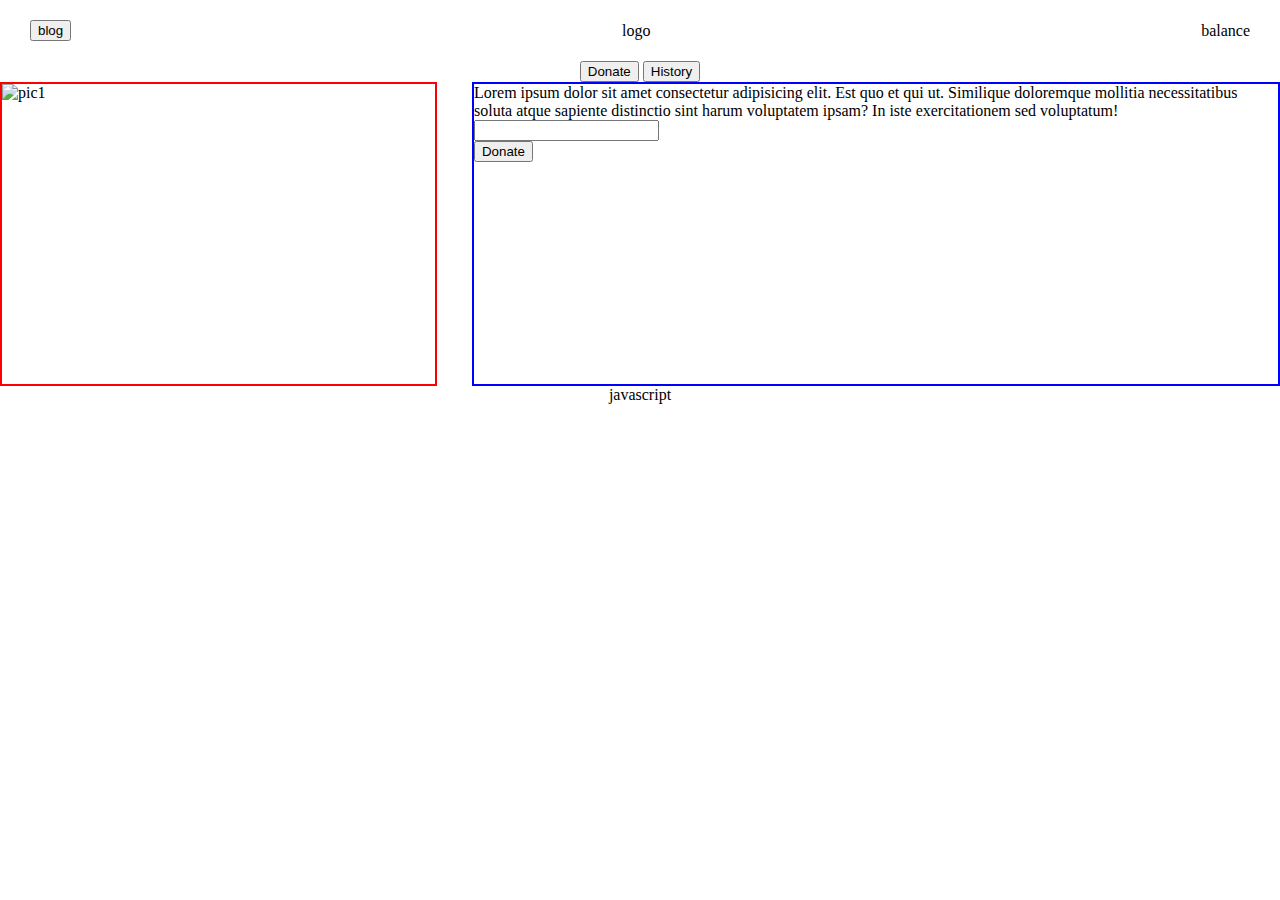
==== index.html @ eb817fca "first commit" ====
<!DOCTYPE html>
<html lang="en">
<head>
    <meta charset="UTF-8">
    <meta name="viewport" content="width=device-width, initial-scale=1.0">
    <title>Donate</title>
    <link rel="stylesheet" href="style.css">
</head>
<body>
    <header>
        <nav>
            <button>blog</button>
            <p>logo</p>
            <div class="balance">
                <!-- javascript -->
                 <p>balance</p>
            </div>
        </nav>
    </header>
    <main>
        <section class="page">
            <button type="button">Donate</button>
            <button type="button">History</button>
        </section>


        <section class="donate">
            <div class="donate-card">
                <img src="" alt="pic1">
                <div class="content">
                    <p>Lorem ipsum dolor sit amet consectetur adipisicing elit. Est quo et qui ut. Similique doloremque mollitia necessitatibus soluta atque sapiente distinctio sint harum voluptatem ipsam? In iste exercitationem sed voluptatum!</p>
                    <form action="">
                        <input type="number" name="" id="">
                        <br>
                        <button type="submit">Donate</button>
                    </form>
                </div>
            </div>
        </section>

        <section class="history">
            <div class="history-card">
                <p>javascript</p>
            </div>
        </section>
    </main>
    <footer>

    </footer>
</body>
</html>
---- style.css ----
*{
    margin: 0px;
}

main{
    display: flex;
    flex-direction: column;
    align-items: center;
}

nav{
    display: flex;
    justify-content: space-between;
    align-items: center;
    padding: 20px 30px;
}

.donate-card{
    display: flex;
    align-items: center;
    gap: 35px;
}

.donate-card img{
    width: 35%;
    height: 300px;
    border: 2px solid red;

}

.content{
    width: 65%;
    height: 300px;
    border: 2px solid blue;
}
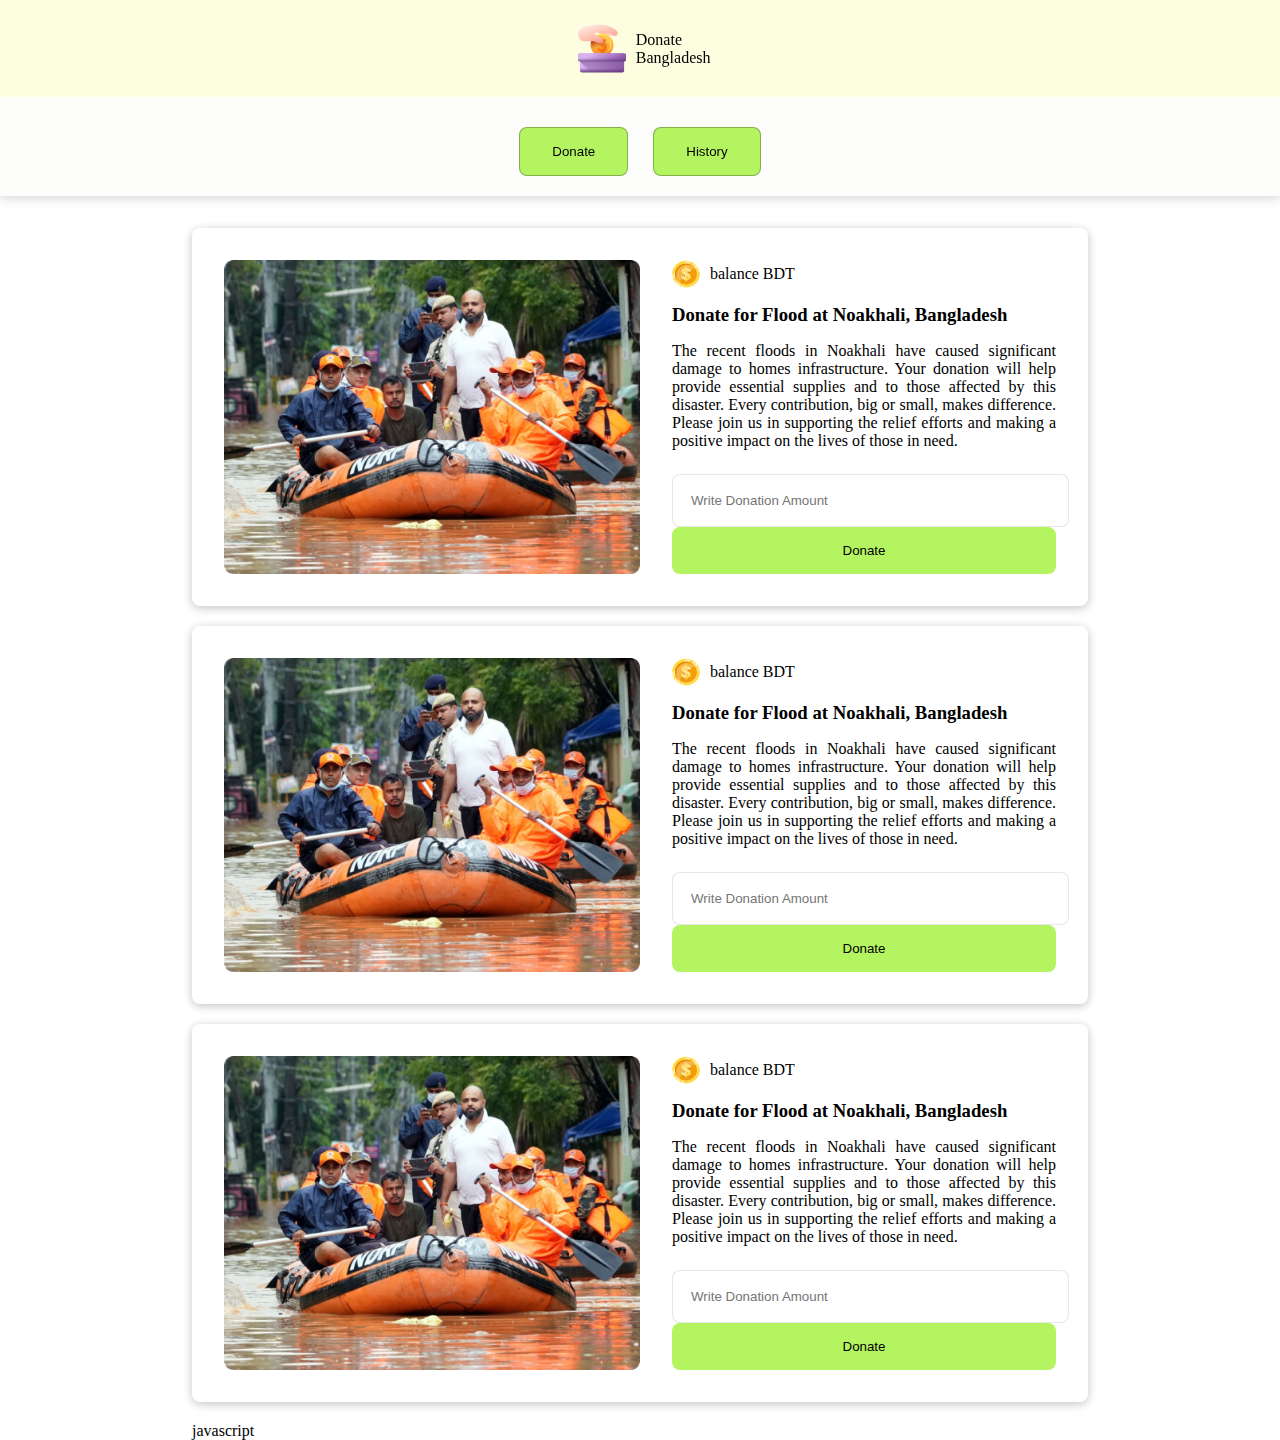
==== commit 43374be1: "donation part html" ====
--- a/index.html
+++ b/index.html
@@ -9,35 +9,66 @@
 <body>
     <header>
         <nav>
-            <button>blog</button>
-            <p>logo</p>
+            <a href="blog.html">Blog</a>
+            <p><img src="assets/logo.png" alt="">Donate Bangladesh</p>
             <div class="balance">
-                <!-- javascript -->
-                 <p>balance</p>
+                <p><img src="assets/coin.png" alt="">balance BDT</p>
             </div>
         </nav>
-    </header>
-    <main>
         <section class="page">
             <button type="button">Donate</button>
             <button type="button">History</button>
         </section>
+    </header>
+    <main>
+        <section class="donate">
 
-
-        <section class="donate">
+            
             <div class="donate-card">
-                <img src="" alt="pic1">
+                <img src="assets/noakhali.png" alt="pic1">
                 <div class="content">
-                    <p>Lorem ipsum dolor sit amet consectetur adipisicing elit. Est quo et qui ut. Similique doloremque mollitia necessitatibus soluta atque sapiente distinctio sint harum voluptatem ipsam? In iste exercitationem sed voluptatum!</p>
+                    <p class="bal"><img src="assets/coin.png" alt="">balance BDT</p>
+                    <h3>Donate for Flood at Noakhali, Bangladesh</h3>
+                    <p> The recent floods in Noakhali have caused significant damage to homes  infrastructure. Your donation will help provide essential supplies and  to those affected by this disaster. Every contribution, big or small, makes  difference. Please join us in supporting the relief efforts and making a positive impact on the lives of those in need.</p>
                     <form action="">
-                        <input type="number" name="" id="">
+                        <input type="number" name="" id="donate-input" placeholder="Write Donation Amount">
                         <br>
                         <button type="submit">Donate</button>
                     </form>
                 </div>
             </div>
+            
+            <div class="donate-card">
+                <img src="assets/noakhali.png" alt="pic1">
+                <div class="content">
+                    <p class="bal"><img src="assets/coin.png" alt="">balance BDT</p>
+                    <h3>Donate for Flood at Noakhali, Bangladesh</h3>
+                    <p> The recent floods in Noakhali have caused significant damage to homes  infrastructure. Your donation will help provide essential supplies and  to those affected by this disaster. Every contribution, big or small, makes  difference. Please join us in supporting the relief efforts and making a positive impact on the lives of those in need.</p>
+                    <form action="">
+                        <input type="number" name="" id="donate-input" placeholder="Write Donation Amount">
+                        <br>
+                        <button type="submit">Donate</button>
+                    </form>
+                </div>
+            </div>
+            
+            <div class="donate-card">
+                <img src="assets/noakhali.png" alt="pic1">
+                <div class="content">
+                    <p class="bal"><img src="assets/coin.png" alt="">balance BDT</p>
+                    <h3>Donate for Flood at Noakhali, Bangladesh</h3>
+                    <p> The recent floods in Noakhali have caused significant damage to homes  infrastructure. Your donation will help provide essential supplies and  to those affected by this disaster. Every contribution, big or small, makes  difference. Please join us in supporting the relief efforts and making a positive impact on the lives of those in need.</p>
+                    <form action="">
+                        <input type="number" name="" id="donate-input" placeholder="Write Donation Amount">
+                        <br>
+                        <button type="submit">Donate</button>
+                    </form>
+                </div>
+            </div>
+
+
+
         </section>
-
         <section class="history">
             <div class="history-card">
                 <p>javascript</p>
@@ -45,7 +76,6 @@
         </section>
     </main>
     <footer>
-
     </footer>
 </body>
-</html>+</html>
--- a/style.css
+++ b/style.css
@@ -3,34 +3,106 @@
 }
 
 main{
+    width: 70%;
+    margin: 0px auto;
+
+}
+
+header{
     display: flex;
     flex-direction: column;
     align-items: center;
+    padding-bottom: 20px;
+    margin-bottom: 32px;
+
+    background: rgba(249, 247, 243, 0.306);
+    position: sticky;
+    top: 0;
+    z-index: 1000;
+    backdrop-filter: blur(35px);
+    box-shadow: 0 2px 10px rgba(0, 0, 0, 0.172); 
 }
 
-nav{
+nav {
+    width: 100%;
     display: flex;
-    justify-content: space-between;
+    padding: 24px 0px;
+    justify-content: center;
+    gap: 600px;
     align-items: center;
-    padding: 20px 30px;
+    background: #fdff883e;
 }
+
+
+nav a{
+    text-decoration: none;
+    color:black;
+    padding: 12px 32px;
+    border-radius: 8px;
+    background: #B4F461;
+}
+
+nav p, .balance, .bal{
+    display: flex;
+    align-items: center;
+    gap: 10px;
+}
+
+.page{
+    margin-top: 30px;
+    display: flex;
+    gap: 25px;
+}
+
+.page button{
+    padding: 16px 32px;
+    border-radius: 8px;
+    border: 1px solid rgba(17, 17, 17, 0.30);
+    background: #B4F461;
+}
+
 
 .donate-card{
     display: flex;
-    align-items: center;
-    gap: 35px;
+    padding: 32px;
+    margin-bottom: 20px;
+    border-radius: 8px;
+    gap: 32px;
+    box-shadow: 0 2px 10px rgba(0, 0, 0, 0.238); 
 }
 
 .donate-card img{
-    width: 35%;
-    height: 300px;
-    border: 2px solid red;
+    width: 50%;
+   /* / height: 300px; */
+
 
 }
 
 .content{
-    width: 65%;
-    height: 300px;
-    border: 2px solid blue;
+    width: 50%;
+    display: flex;
+    flex-direction: column;
+    gap: 16px;
+    text-align: justify;
 }
 
+.bal img{
+    width: 28px;
+    height: 28px;;
+}
+.content form input{
+    width: 93.5%;
+    padding: 18px;
+    border-radius: 8px;
+    border: 1px solid rgba(17, 17, 17, 0.10);
+    background: #FFF;
+    margin-top: 8px;
+}
+.content form button{
+    width: 100%;
+    padding: 16px 32px;
+    border: none;
+    border-radius: 8px;
+    background: #B4F461;
+}
+
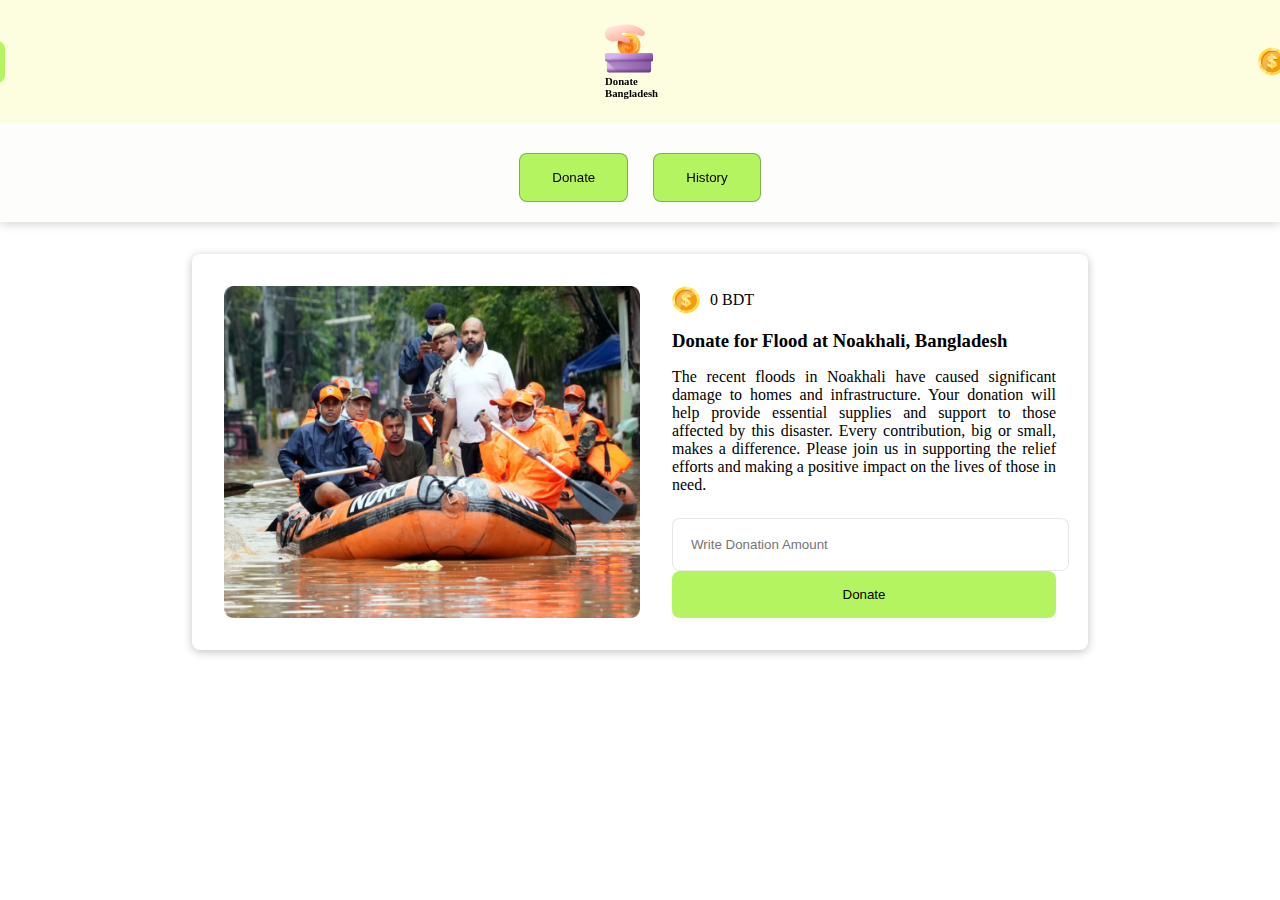
==== commit 0222babb: "update card and nav balance" ====
--- a/index.html
+++ b/index.html
@@ -4,68 +4,49 @@
     <meta charset="UTF-8">
     <meta name="viewport" content="width=device-width, initial-scale=1.0">
     <title>Donate</title>
+    
     <link rel="stylesheet" href="style.css">
+ 
 </head>
-<body>
+<body class="lex-font">
+
     <header>
         <nav>
             <a href="blog.html">Blog</a>
-            <p><img src="assets/logo.png" alt="">Donate Bangladesh</p>
+            <h6><img src="assets/logo.png" alt="">Donate Bangladesh</h6>
             <div class="balance">
-                <p><img src="assets/coin.png" alt="">balance BDT</p>
+           
+                <p><img src="assets/coin.png" alt=""><span>1000</span>BDT</p>
+                
             </div>
         </nav>
         <section class="page">
-            <button type="button">Donate</button>
-            <button type="button">History</button>
+            <button type="button" id="donateButton" onclick="toggleSection('donate')">Donate</button>
+            <button type="button" id="historyButton" onclick="toggleSection('history')">History</button>
         </section>
     </header>
     <main>
         <section class="donate">
-
-            
             <div class="donate-card">
                 <img src="assets/noakhali.png" alt="pic1">
                 <div class="content">
-                    <p class="bal"><img src="assets/coin.png" alt="">balance BDT</p>
-                    <h3>Donate for Flood at Noakhali, Bangladesh</h3>
-                    <p> The recent floods in Noakhali have caused significant damage to homes  infrastructure. Your donation will help provide essential supplies and  to those affected by this disaster. Every contribution, big or small, makes  difference. Please join us in supporting the relief efforts and making a positive impact on the lives of those in need.</p>
-                    <form action="">
-                        <input type="number" name="" id="donate-input" placeholder="Write Donation Amount">
+                    <div class="bal">
+                        <img src="assets/coin.png" alt="">
+                        <p> <span id="card-balance-1">0 </span> BDT</p>
+                    </div>
+                    
+                    <h3 id="card-title-1">Donate for Flood at Noakhali, Bangladesh</h3>
+                    <p>The recent floods in Noakhali have caused significant damage to homes and infrastructure. Your donation will help provide essential supplies and support to those affected by this disaster. Every contribution, big or small, makes a difference. Please join us in supporting the relief efforts and making a positive impact on the lives of those in need.</p>
+                    <form action="" onclick="validateDonation(event, 1)">
+                        <input type="number" id="donate-input-1" placeholder="Write Donation Amount">
                         <br>
-                        <button type="submit">Donate</button>
-                    </form>
-                </div>
-            </div>
-            
-            <div class="donate-card">
-                <img src="assets/noakhali.png" alt="pic1">
-                <div class="content">
-                    <p class="bal"><img src="assets/coin.png" alt="">balance BDT</p>
-                    <h3>Donate for Flood at Noakhali, Bangladesh</h3>
-                    <p> The recent floods in Noakhali have caused significant damage to homes  infrastructure. Your donation will help provide essential supplies and  to those affected by this disaster. Every contribution, big or small, makes  difference. Please join us in supporting the relief efforts and making a positive impact on the lives of those in need.</p>
-                    <form action="">
-                        <input type="number" name="" id="donate-input" placeholder="Write Donation Amount">
-                        <br>
-                        <button type="submit">Donate</button>
-                    </form>
-                </div>
-            </div>
-            
-            <div class="donate-card">
-                <img src="assets/noakhali.png" alt="pic1">
-                <div class="content">
-                    <p class="bal"><img src="assets/coin.png" alt="">balance BDT</p>
-                    <h3>Donate for Flood at Noakhali, Bangladesh</h3>
-                    <p> The recent floods in Noakhali have caused significant damage to homes  infrastructure. Your donation will help provide essential supplies and  to those affected by this disaster. Every contribution, big or small, makes  difference. Please join us in supporting the relief efforts and making a positive impact on the lives of those in need.</p>
-                    <form action="">
-                        <input type="number" name="" id="donate-input" placeholder="Write Donation Amount">
-                        <br>
-                        <button type="submit">Donate</button>
+                        <button>Donate</button>
                     </form>
                 </div>
             </div>
 
+            
+           
 
 
         </section>
@@ -77,5 +58,7 @@
     </main>
     <footer>
     </footer>
+
+    <script src="utilities.js"></script>
 </body>
 </html>
--- a/style.css
+++ b/style.css
@@ -12,7 +12,7 @@
     display: flex;
     flex-direction: column;
     align-items: center;
-    padding-bottom: 20px;
+    /* padding-bottom: 20px; */
     margin-bottom: 32px;
 
     background: rgba(249, 247, 243, 0.306);
@@ -52,6 +52,7 @@
     margin-top: 30px;
     display: flex;
     gap: 25px;
+    padding-bottom: 20px;
 }
 
 .page button{
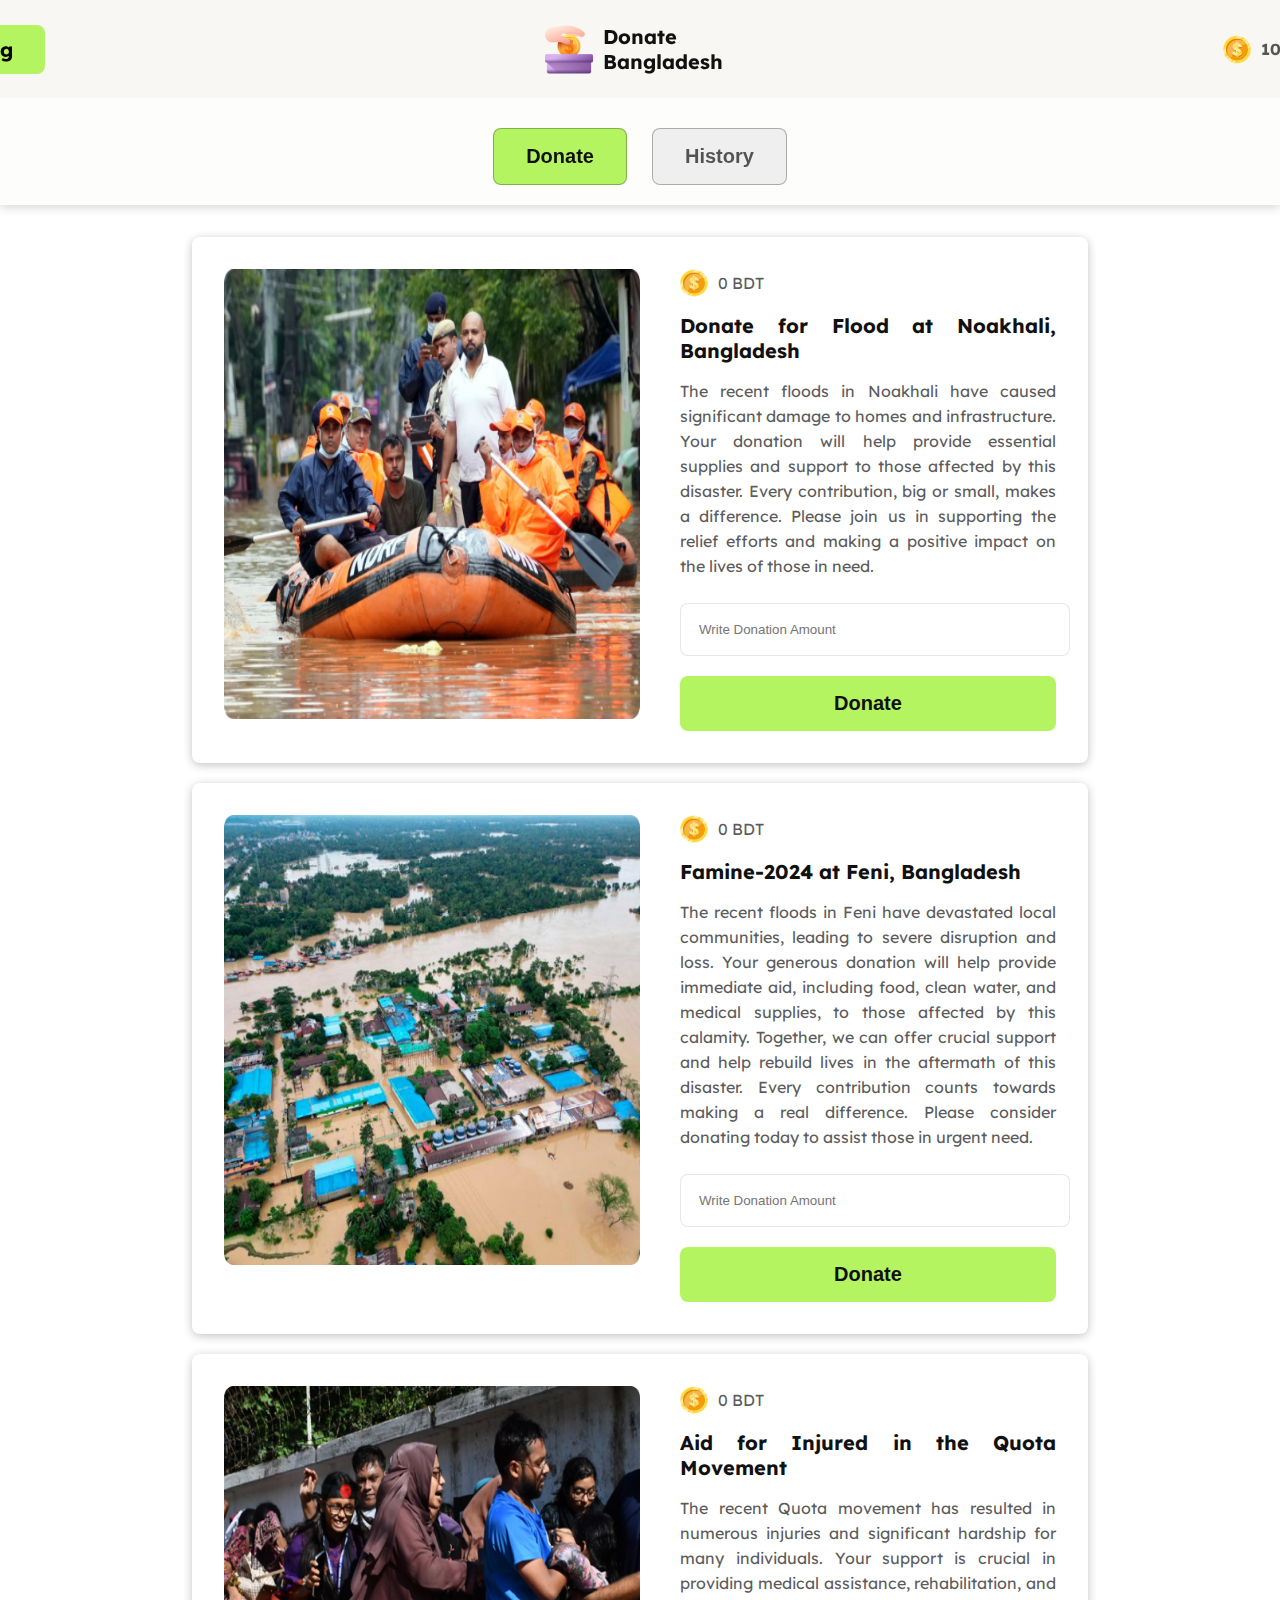
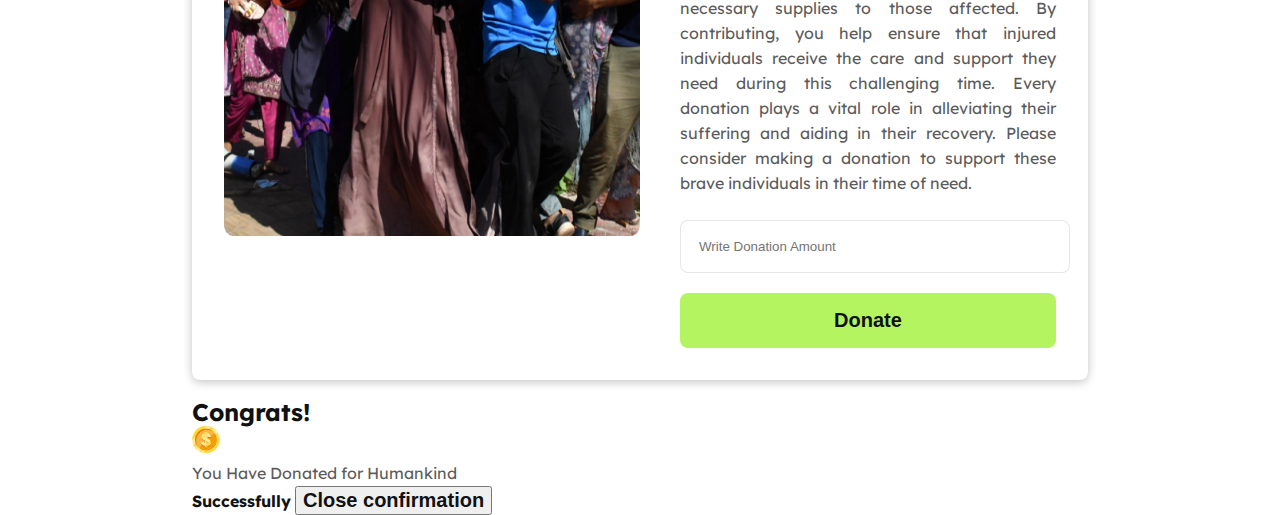
==== commit 8b19fd12: "modal" ====
--- a/index.html
+++ b/index.html
@@ -46,15 +46,65 @@
             </div>
 
             
-           
+  
+            <div class="donate-card">
+                <img src="assets/feni.png" alt="pic1">
+                <div class="content">
+                    <div class="bal">
+                        <img src="assets/coin.png" alt="">
+                        <p> <span id="card-balance-2">0 </span> BDT</p>
+                    </div>
+                    
+                    <h3 id="card-title-2">Famine-2024 at Feni, Bangladesh</h3>
+                    <p>The recent floods in Feni have devastated local communities, leading to severe disruption and loss. Your generous donation will help provide immediate aid, including food, clean water, and medical supplies, to those affected by this calamity. Together, we can offer crucial support and help rebuild lives in the aftermath of this disaster. Every contribution counts towards making a real difference. Please consider donating today to assist those in urgent need.</p>
+                    <form action="" onsubmit="validateDonation(event, 2)">
+                        <input type="number" id="donate-input-2" placeholder="Write Donation Amount">
+                        <br>
+                        <button type="submit">Donate</button>
+                    </form>
+                </div>
+            </div>
 
 
+            <div class="donate-card">
+                <img src="assets/quota-protest.png" alt="pic1">
+                <div class="content">
+                    <div class="bal">
+                        <img src="assets/coin.png" alt="">
+                        <p> <span id="card-balance-3">0 </span> BDT</p>
+                    </div>
+                    
+                    <h3 id="card-title-3">Aid for Injured in the Quota Movement</h3>
+                    <p>The recent Quota movement has resulted in numerous injuries and significant hardship for many individuals. Your support is crucial in providing medical assistance, rehabilitation, and necessary supplies to those affected. By contributing, you help ensure that injured individuals receive the care and support they need during this challenging time. Every donation plays a vital role in alleviating their suffering and aiding in their recovery. Please consider making a donation to support these brave individuals in their time of need.</p>
+                    <form action="" onsubmit="validateDonation(event, 3)">
+                        <input type="number" id="donate-input-3" placeholder="Write Donation Amount">
+                        <br>
+                        <button type="submit">Donate</button>
+                    </form>
+                </div>
+            </div>
+
         </section>
-        <section class="history">
+
+
+        <section class="history" style="display: none;">
             <div class="history-card">
-                <p>javascript</p>
+                <div id="historyList">
+                    <p>Your donation history will appear here.</p>
+                </div>
             </div>
         </section>
+
+        <div id="donationModal" class="modal">
+            <div class="modal-content">
+                <h2>Congrats!</h2>
+                <img src="assets/coin.png" alt="Coin">
+                <p>You Have Donated for Humankind</p>
+                <strong>Successfully</strong>
+                <button onclick="closeModal()">Close confirmation</button>
+            </div>
+        </div>
+
     </main>
     <footer>
     </footer>
--- a/style.css
+++ b/style.css
@@ -1,3 +1,16 @@
+@import url('https://fonts.googleapis.com/css2?family=Lexend:wght@100..900&display=swap');
+
+
+.lex-font {
+  font-family: "Lexend", sans-serif;
+  font-optical-sizing: auto;
+  font-size: 16px;
+  font-weight: 400;
+  font-style: normal;
+  line-height: 25px;
+  color: #111;
+}
+
 *{
     margin: 0px;
 }
@@ -8,11 +21,27 @@
 
 }
 
+p{
+    color: rgba(17, 17, 17, 0.70);
+    font-size: 16px;
+}
+
+button{
+    font-size: 20px;
+    font-weight: 600;
+    color: #111;
+}
+
+h3,header,header h6{
+    color: #111;
+    font-size: 20px;
+    font-weight: 700;
+}
 header{
     display: flex;
     flex-direction: column;
     align-items: center;
-    /* padding-bottom: 20px; */
+
     margin-bottom: 32px;
 
     background: rgba(249, 247, 243, 0.306);
@@ -28,9 +57,9 @@
     display: flex;
     padding: 24px 0px;
     justify-content: center;
-    gap: 600px;
+    gap: 500px;
     align-items: center;
-    background: #fdff883e;
+    background: #F9F7F3;
 }
 
 
@@ -42,7 +71,7 @@
     background: #B4F461;
 }
 
-nav p, .balance, .bal{
+nav p,nav h6, .balance, .bal{
     display: flex;
     align-items: center;
     gap: 10px;
@@ -56,10 +85,28 @@
 }
 
 .page button{
+
+    color: rgba(17, 17, 17, 0.70);
     padding: 16px 32px;
     border-radius: 8px;
     border: 1px solid rgba(17, 17, 17, 0.30);
-    background: #B4F461;
+}
+
+
+
+.page button.active {
+    color: #111;
+    background-color: #B4F461;
+}
+
+
+.page button:hover {
+    background-color: rgba(128, 128, 128, 0.283); 
+   
+   
+    cursor: pointer; 
+    transform: scale(1.05); 
+    transition: all 0.3s ease; 
 }
 
 
@@ -68,13 +115,15 @@
     padding: 32px;
     margin-bottom: 20px;
     border-radius: 8px;
-    gap: 32px;
+    gap: 40px;
     box-shadow: 0 2px 10px rgba(0, 0, 0, 0.238); 
 }
 
+
+
 .donate-card img{
     width: 50%;
-   /* / height: 300px; */
+    height: 450px;
 
 
 }
@@ -101,9 +150,41 @@
 }
 .content form button{
     width: 100%;
+    margin-top: 20px;
     padding: 16px 32px;
     border: none;
     border-radius: 8px;
     background: #B4F461;
 }
 
+
+
+.history-card {
+    width: 100%;
+    margin: 0 auto; 
+    padding: 20px;
+    
+}
+
+.donation-card {
+    background-color: #f1f1f1;
+    padding: 15px;
+    margin: 15px 0px;
+    line-height: 30px;
+    border-radius: 8px;
+    box-shadow: 0 2px 5px rgba(0, 0, 0, 0.232); 
+}
+
+.donation-card p {
+    color: #111;
+    font-size:20px;
+    font-weight: 700;  
+
+
+}
+
+.donation-card span {
+    color: rgba(17, 17, 17, 0.70);
+    font-size: 16px;
+    font-weight: 300;  
+}
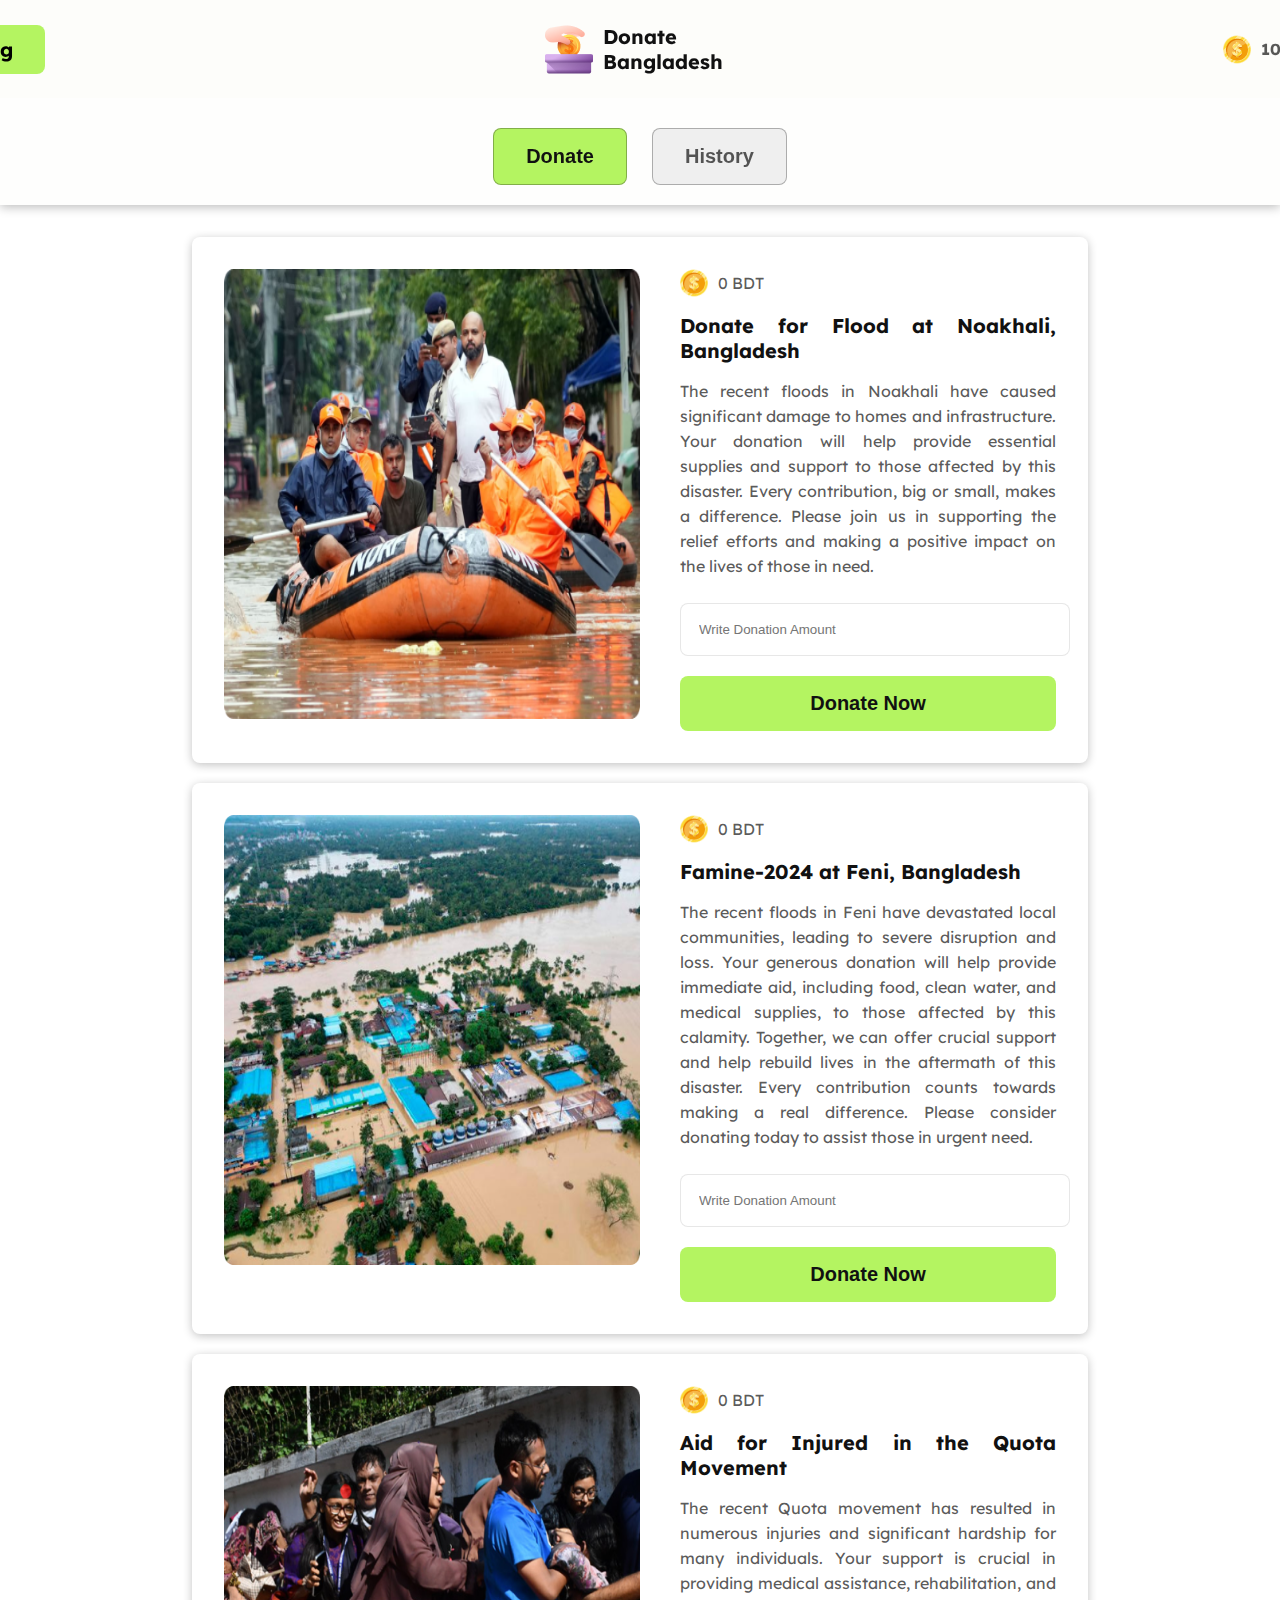
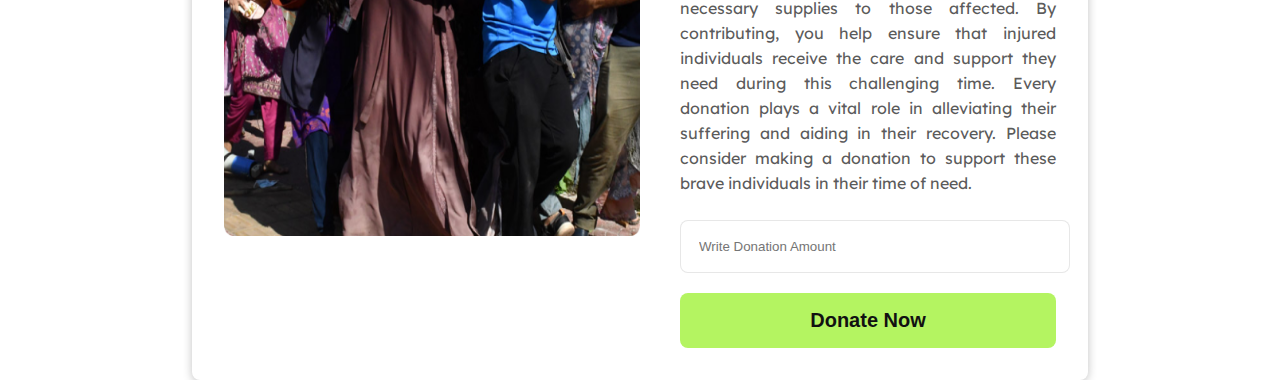
==== commit 708f8e44: "final" ====
--- a/index.html
+++ b/index.html
@@ -37,10 +37,10 @@
                     
                     <h3 id="card-title-1">Donate for Flood at Noakhali, Bangladesh</h3>
                     <p>The recent floods in Noakhali have caused significant damage to homes and infrastructure. Your donation will help provide essential supplies and support to those affected by this disaster. Every contribution, big or small, makes a difference. Please join us in supporting the relief efforts and making a positive impact on the lives of those in need.</p>
-                    <form action="" onclick="validateDonation(event, 1)">
+                    <form action="" onsubmit="validateDonation(event, 1)">
                         <input type="number" id="donate-input-1" placeholder="Write Donation Amount">
                         <br>
-                        <button>Donate</button>
+                        <button type="submit">Donate Now</button>
                     </form>
                 </div>
             </div>
@@ -60,7 +60,7 @@
                     <form action="" onsubmit="validateDonation(event, 2)">
                         <input type="number" id="donate-input-2" placeholder="Write Donation Amount">
                         <br>
-                        <button type="submit">Donate</button>
+                        <button type="submit">Donate Now</button>
                     </form>
                 </div>
             </div>
@@ -79,7 +79,7 @@
                     <form action="" onsubmit="validateDonation(event, 3)">
                         <input type="number" id="donate-input-3" placeholder="Write Donation Amount">
                         <br>
-                        <button type="submit">Donate</button>
+                        <button type="submit">Donate Now</button>
                     </form>
                 </div>
             </div>
@@ -106,8 +106,7 @@
         </div>
 
     </main>
-    <footer>
-    </footer>
+
 
     <script src="utilities.js"></script>
 </body>
--- a/style.css
+++ b/style.css
@@ -17,6 +17,7 @@
 
 main{
     width: 70%;
+    height: 550px;
     margin: 0px auto;
 
 }
@@ -44,12 +45,12 @@
 
     margin-bottom: 32px;
 
-    background: rgba(249, 247, 243, 0.306);
+    background: rgba(249, 247, 243, 0.175);
     position: sticky;
     top: 0;
     z-index: 1000;
     backdrop-filter: blur(35px);
-    box-shadow: 0 2px 10px rgba(0, 0, 0, 0.172); 
+    box-shadow: 0 2px 10px rgba(0, 0, 0, 0.271); 
 }
 
 nav {
@@ -59,7 +60,8 @@
     justify-content: center;
     gap: 500px;
     align-items: center;
-    background: #F9F7F3;
+    backdrop-filter: blur(35px);
+    background: rgba(249, 247, 243, 0.271);
 }
 
 
@@ -85,11 +87,11 @@
 }
 
 .page button{
-
     color: rgba(17, 17, 17, 0.70);
     padding: 16px 32px;
     border-radius: 8px;
     border: 1px solid rgba(17, 17, 17, 0.30);
+      
 }
 
 
@@ -102,12 +104,10 @@
 
 .page button:hover {
     background-color: rgba(128, 128, 128, 0.283); 
-   
-   
     cursor: pointer; 
     transform: scale(1.05); 
     transition: all 0.3s ease; 
-}
+} 
 
 
 .donate-card{
@@ -188,3 +188,153 @@
     font-size: 16px;
     font-weight: 300;  
 }
+
+
+
+
+.modal {
+    display: none; 
+    position: fixed; 
+    z-index: 1; 
+    left: 0;
+    top: 0;
+    width: 100%;
+    height: 100%;
+    overflow: auto; 
+    background-color: rgba(0,0,0,0.4); 
+    
+}
+
+
+.modal-content {
+    display: flex;
+    flex-direction: column;
+    gap: 15px;
+    align-items: center;
+    background-color: white;
+    margin: 15% auto; 
+    padding: 20px;
+    border: 1px solid #888;
+    width: 30%; 
+    border-radius: 10px;
+}
+
+.modal-content img{
+    width: 28px;
+    height: 28px;
+}
+
+
+.modal-content button {
+    background-color: #e0e0e0;
+    border: none;
+    padding: 14px 24px;
+    margin-top: 20px;
+    cursor: pointer;
+    border-radius: 8px;
+    font-size: 16px;
+    font-weight: 400;
+}
+
+.modal-content{
+    font-size: 20px;
+    font-weight: 700;
+}
+
+.modal-content button:hover {
+    background-color: #B4F461;
+}
+
+
+
+
+  @media (max-width: 576px) {
+  
+    main {
+      width: 95%;
+      margin: 0 auto;
+    }
+  
+    header {
+      padding: 16px;
+    }
+
+    nav h6{
+        display: none;
+    }
+  
+    nav {
+      padding: 0px;
+      margin-top: 20px;
+      gap: 80px;
+      justify-content: space-between;
+      background: none;
+      backdrop-filter: none;
+    }
+  
+    nav a {
+      padding: 10px 20px;
+      font-size: 16px;
+    }
+  
+    .balance p {
+      font-size: 16px;
+    }
+  
+    /* Donate and history section buttons */
+    .page {
+        margin-top: 20px;
+      gap: 15px;
+    }
+  
+    .page button {
+      width: 100%;
+      padding: 12px;
+      font-size: 18px;
+    }
+  
+    /* Adjust donate cards to stack vertically on smaller screens */
+    .donate-card {
+      flex-direction: column;
+      padding: 16px;
+      gap: 20px;
+    }
+  
+    .donate-card img {
+      width: 100%;
+      height: auto;
+    }
+  
+    .content {
+      width: 100%;
+      text-align: justify;
+    }
+
+    .content img{
+        width: 28px;
+        height: 28px;
+    }
+  
+    /* Form inputs and buttons */
+    .content form input {
+      width: 100%;
+      padding: 14px;
+    }
+  
+    .content form button {
+      padding: 14px;
+      font-size: 18px;
+    }
+
+    .history-card{
+        width: auto;
+    }
+  
+    /* Adjust modal for smaller screens */
+    .modal-content {
+      width: 80%;
+      padding: 16px;
+      font-size: 18px;
+    }
+  }
+  